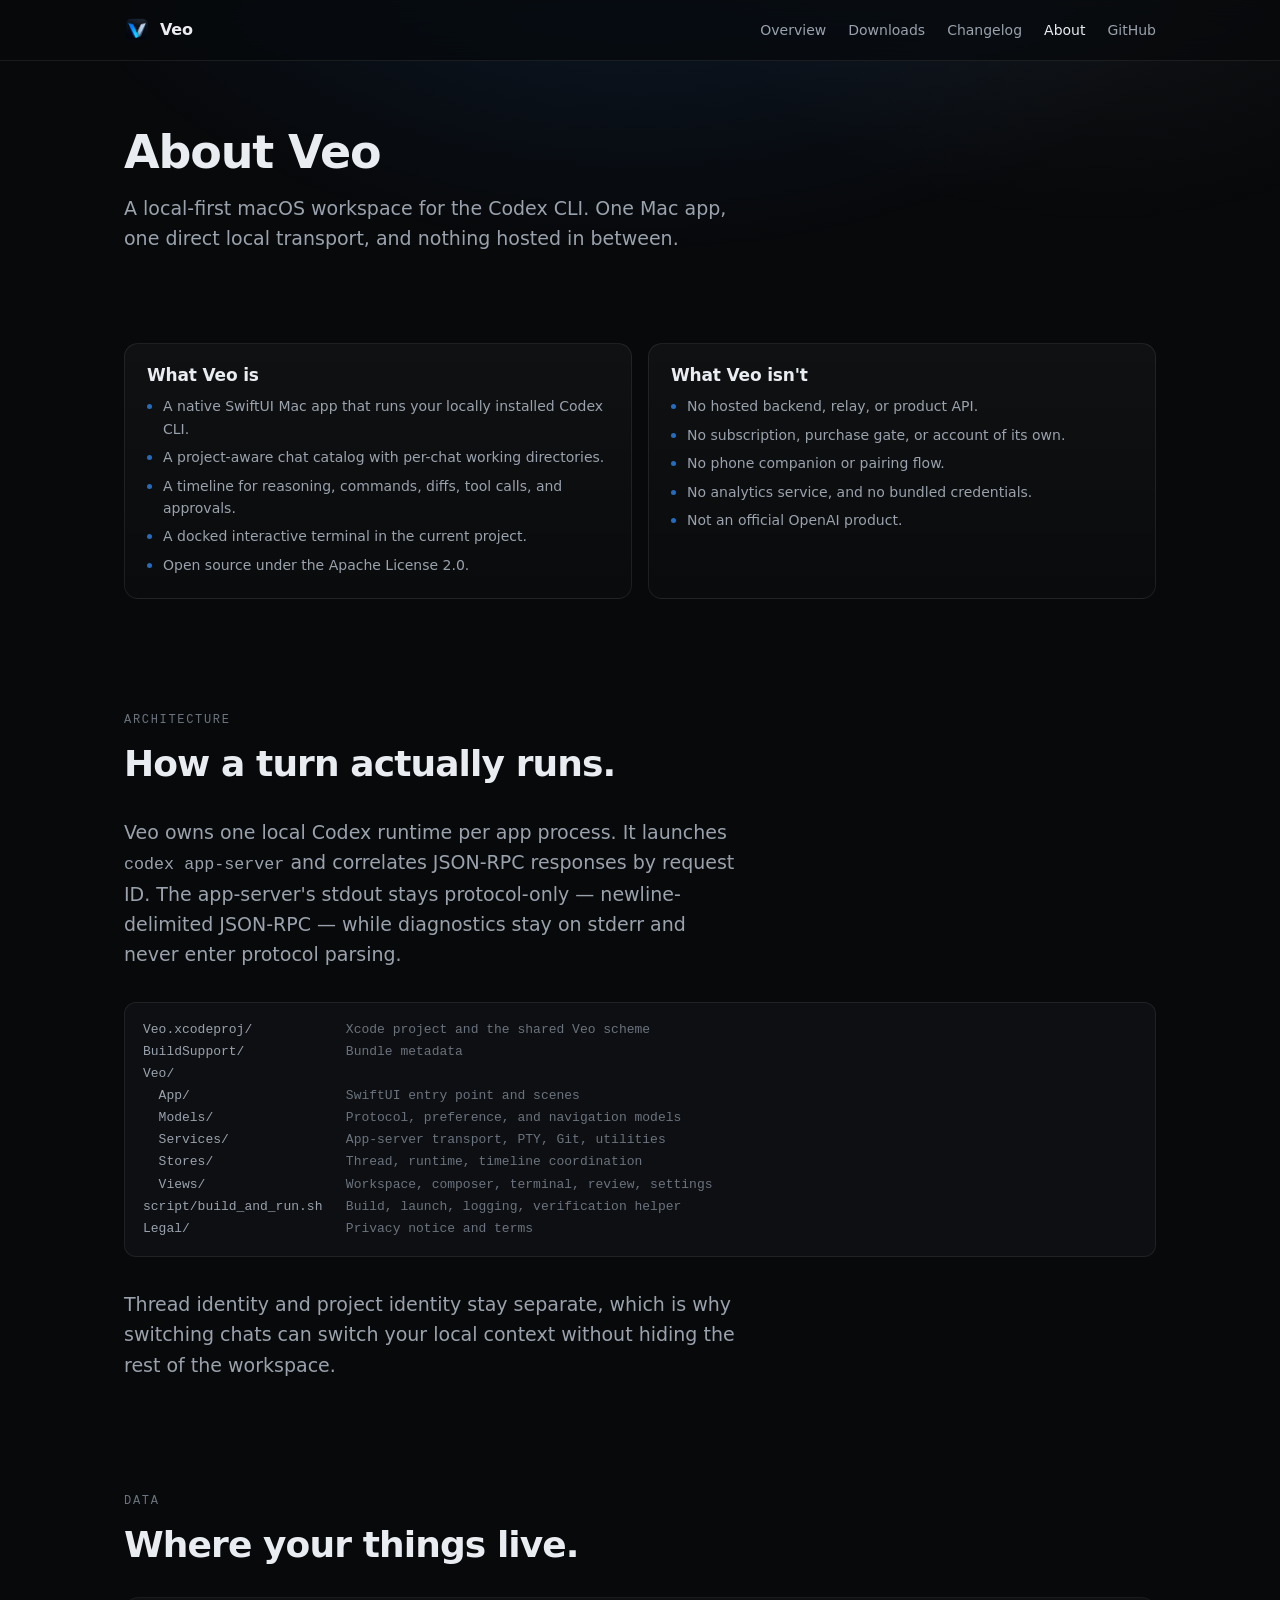
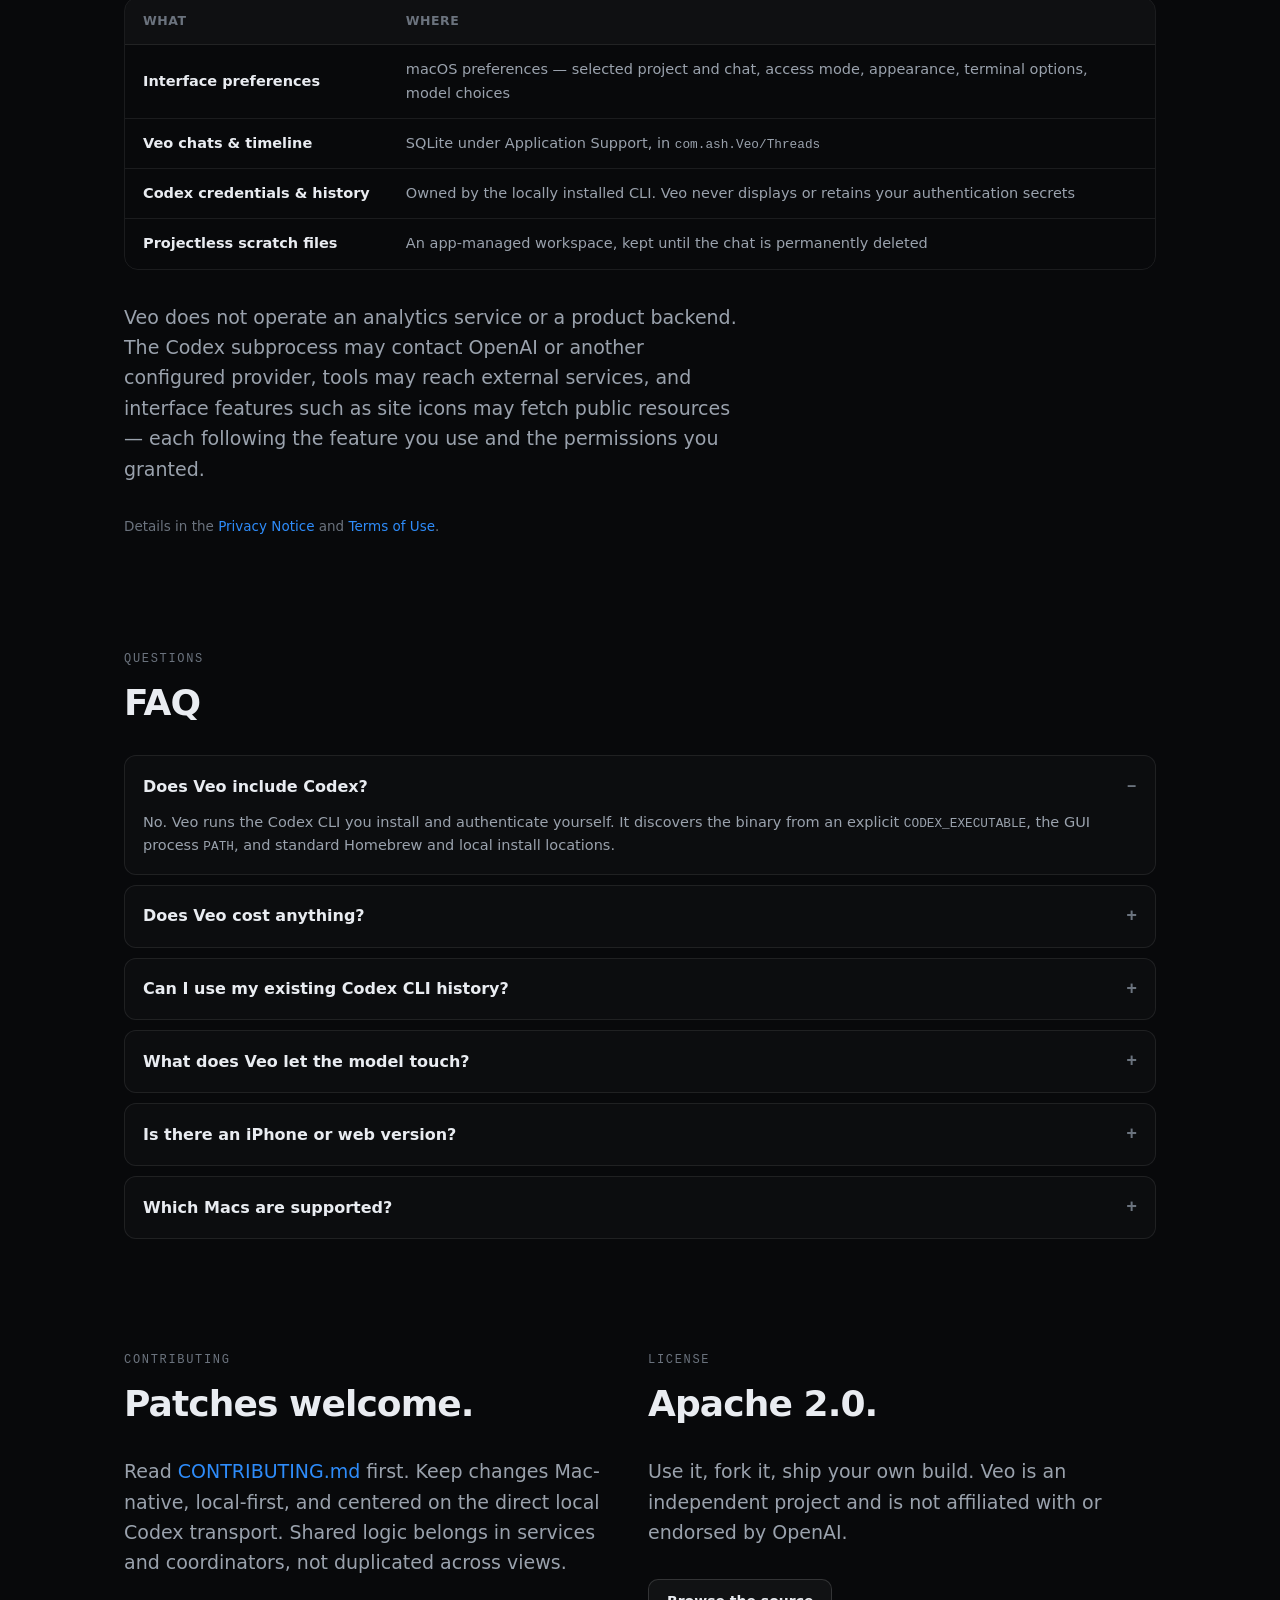
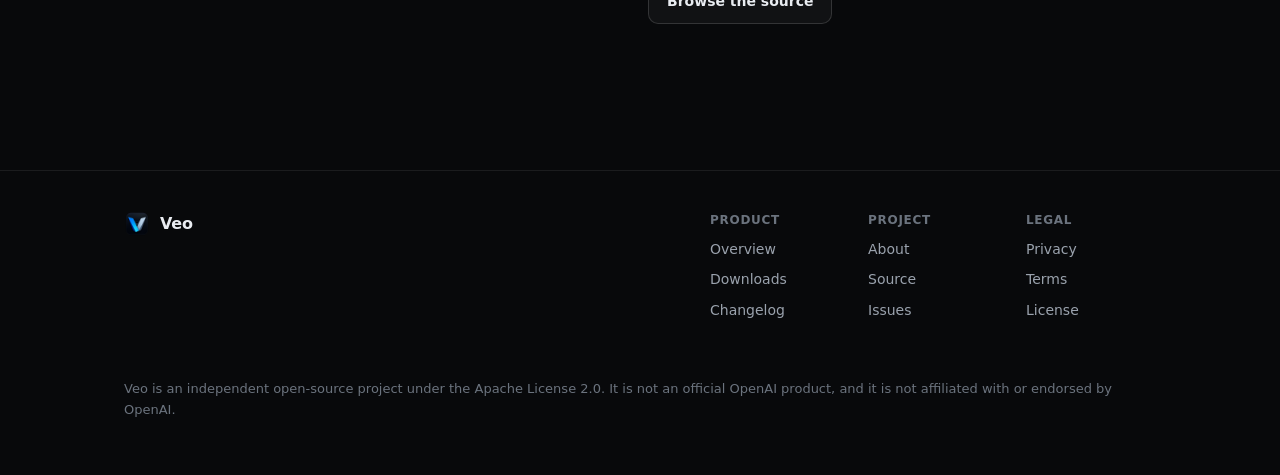
==== docs/about.html @ fbad9c55 "Add project site under docs/ A static, no-build site for GitHub Pages: overview with a real screensh" ====
<!DOCTYPE html>
<html lang="en">
<head>
<meta charset="utf-8">
<meta name="viewport" content="width=device-width, initial-scale=1">
<title>About — Veo</title>
<meta name="description" content="How Veo works: the local Codex transport, what it stores, what it sends over the network, and how to contribute.">
<meta name="color-scheme" content="dark">
<link rel="icon" href="assets/favicon.png">
<link rel="stylesheet" href="styles.css">
</head>
<body>

<header class="nav">
  <div class="wrap nav-inner">
    <a class="brand" href="index.html"><img src="assets/veo-icon.png" alt=""> Veo</a>
    <nav class="nav-links">
      <a href="index.html">Overview</a>
      <a href="downloads.html">Downloads</a>
      <a href="changelog.html">Changelog</a>
      <a href="about.html" class="active">About</a>
      <a class="hide-sm" href="https://github.com/itsasheruwu/Veo">GitHub</a>
    </nav>
  </div>
</header>

<main>

<section class="page-head">
  <div class="wrap">
    <h1>About Veo</h1>
    <p class="lede">A local-first macOS workspace for the Codex CLI. One Mac app, one direct local transport, and nothing hosted in between.</p>
  </div>
</section>

<section class="section-tight">
  <div class="wrap grid grid-2">
    <div class="card">
      <h3>What Veo is</h3>
      <ul class="bullets">
        <li>A native SwiftUI Mac app that runs your locally installed Codex CLI.</li>
        <li>A project-aware chat catalog with per-chat working directories.</li>
        <li>A timeline for reasoning, commands, diffs, tool calls, and approvals.</li>
        <li>A docked interactive terminal in the current project.</li>
        <li>Open source under the Apache License 2.0.</li>
      </ul>
    </div>
    <div class="card">
      <h3>What Veo isn't</h3>
      <ul class="bullets">
        <li>No hosted backend, relay, or product API.</li>
        <li>No subscription, purchase gate, or account of its own.</li>
        <li>No phone companion or pairing flow.</li>
        <li>No analytics service, and no bundled credentials.</li>
        <li>Not an official OpenAI product.</li>
      </ul>
    </div>
  </div>
</section>

<section class="section-tight">
  <div class="wrap">
    <div class="section-label">Architecture</div>
    <h2>How a turn actually runs.</h2>
    <p class="lede mt-32">Veo owns one local Codex runtime per app process. It launches <code>codex app-server</code> and correlates JSON-RPC responses by request ID. The app-server's stdout stays protocol-only — newline-delimited JSON-RPC — while diagnostics stay on stderr and never enter protocol parsing.</p>
    <pre class="pre mt-32">Veo.xcodeproj/            <span class="c">Xcode project and the shared Veo scheme</span>
BuildSupport/             <span class="c">Bundle metadata</span>
Veo/
  App/                    <span class="c">SwiftUI entry point and scenes</span>
  Models/                 <span class="c">Protocol, preference, and navigation models</span>
  Services/               <span class="c">App-server transport, PTY, Git, utilities</span>
  Stores/                 <span class="c">Thread, runtime, timeline coordination</span>
  Views/                  <span class="c">Workspace, composer, terminal, review, settings</span>
script/build_and_run.sh   <span class="c">Build, launch, logging, verification helper</span>
Legal/                    <span class="c">Privacy notice and terms</span></pre>
    <p class="lede mt-32">Thread identity and project identity stay separate, which is why switching chats can switch your local context without hiding the rest of the workspace.</p>
  </div>
</section>

<section class="section-tight">
  <div class="wrap">
    <div class="section-label">Data</div>
    <h2>Where your things live.</h2>
    <table class="table mt-32">
      <thead><tr><th>What</th><th>Where</th></tr></thead>
      <tbody>
        <tr><td>Interface preferences</td><td>macOS preferences — selected project and chat, access mode, appearance, terminal options, model choices</td></tr>
        <tr><td>Veo chats &amp; timeline</td><td>SQLite under Application Support, in <code>com.ash.Veo/Threads</code></td></tr>
        <tr><td>Codex credentials &amp; history</td><td>Owned by the locally installed CLI. Veo never displays or retains your authentication secrets</td></tr>
        <tr><td>Projectless scratch files</td><td>An app-managed workspace, kept until the chat is permanently deleted</td></tr>
      </tbody>
    </table>
    <p class="lede mt-32">Veo does not operate an analytics service or a product backend. The Codex subprocess may contact OpenAI or another configured provider, tools may reach external services, and interface features such as site icons may fetch public resources — each following the feature you use and the permissions you granted.</p>
    <p class="faint mt-32">Details in the <a href="https://github.com/itsasheruwu/Veo/blob/main/Legal/PRIVACY_POLICY.md" style="color:var(--accent)">Privacy Notice</a> and <a href="https://github.com/itsasheruwu/Veo/blob/main/Legal/TERMS_OF_USE.md" style="color:var(--accent)">Terms of Use</a>.</p>
  </div>
</section>

<section class="section-tight">
  <div class="wrap">
    <div class="section-label">Questions</div>
    <h2>FAQ</h2>
    <div class="mt-32">
      <details open>
        <summary>Does Veo include Codex?</summary>
        <p>No. Veo runs the Codex CLI you install and authenticate yourself. It discovers the binary from an explicit <code>CODEX_EXECUTABLE</code>, the GUI process <code>PATH</code>, and standard Homebrew and local install locations.</p>
      </details>
      <details>
        <summary>Does Veo cost anything?</summary>
        <p>No. Veo is free and open source, with no subscription or purchase gate. Whatever your Codex account and model provider charge is between you and them.</p>
      </details>
      <details>
        <summary>Can I use my existing Codex CLI history?</summary>
        <p>Yes. Veo owns its own chat catalog, but existing Codex CLI history can appear in a separate sidebar section when you enable it in Settings. It's off by default. With sidebar organization set to project, those threads group under project headers just like Veo's own.</p>
      </details>
      <details>
        <summary>What does Veo let the model touch?</summary>
        <p>Read only, Workspace, or Full access — chosen explicitly, and never silently broadened. Approvals and permission prompts are answered inline in the timeline, and agent CLI commands in the docked terminal are gated separately from ordinary shell commands.</p>
      </details>
      <details>
        <summary>Is there an iPhone or web version?</summary>
        <p>No, and there won't be. Veo is deliberately one Mac app with one direct local transport — no mobile companion, relay, or pairing flow.</p>
      </details>
      <details>
        <summary>Which Macs are supported?</summary>
        <p>macOS 14 or later, on Apple silicon or Intel. Releases ship as a universal binary.</p>
      </details>
    </div>
  </div>
</section>

<section class="section-tight">
  <div class="wrap grid grid-2">
    <div>
      <div class="section-label">Contributing</div>
      <h2>Patches welcome.</h2>
      <p class="lede mt-32">Read <a href="https://github.com/itsasheruwu/Veo/blob/main/CONTRIBUTING.md" style="color:var(--accent)">CONTRIBUTING.md</a> first. Keep changes Mac-native, local-first, and centered on the direct local Codex transport. Shared logic belongs in services and coordinators, not duplicated across views.</p>
    </div>
    <div>
      <div class="section-label">License</div>
      <h2>Apache 2.0.</h2>
      <p class="lede mt-32">Use it, fork it, ship your own build. Veo is an independent project and is not affiliated with or endorsed by OpenAI.</p>
      <div class="hero-actions" style="justify-content:flex-start;margin-bottom:0">
        <a class="btn btn-ghost" href="https://github.com/itsasheruwu/Veo">Browse the source</a>
      </div>
    </div>
  </div>
</section>

</main>

<footer class="footer">
  <div class="wrap footer-inner">
    <a class="brand" href="index.html"><img src="assets/veo-icon.png" alt=""> Veo</a>
    <nav>
      <b>Product</b>
      <a href="index.html">Overview</a>
      <a href="downloads.html">Downloads</a>
      <a href="changelog.html">Changelog</a>
    </nav>
    <nav>
      <b>Project</b>
      <a href="about.html">About</a>
      <a href="https://github.com/itsasheruwu/Veo">Source</a>
      <a href="https://github.com/itsasheruwu/Veo/issues">Issues</a>
    </nav>
    <nav>
      <b>Legal</b>
      <a href="https://github.com/itsasheruwu/Veo/blob/main/Legal/PRIVACY_POLICY.md">Privacy</a>
      <a href="https://github.com/itsasheruwu/Veo/blob/main/Legal/TERMS_OF_USE.md">Terms</a>
      <a href="https://github.com/itsasheruwu/Veo/blob/main/LICENSE">License</a>
    </nav>
    <p class="fine">Veo is an independent open-source project under the Apache License 2.0. It is not an official OpenAI product, and it is not affiliated with or endorsed by OpenAI.</p>
  </div>
</footer>

</body>
</html>
---- docs/styles.css ----
/* Veo — site styles */

:root {
  --bg: #08090b;
  --bg-2: #0d0f12;
  --surface: #131519;
  --surface-2: #191c21;
  --line: rgba(255, 255, 255, 0.08);
  --line-strong: rgba(255, 255, 255, 0.14);
  --text: #e9ecf1;
  --muted: #9aa2ad;
  --faint: #6b737e;
  --accent: #2e8cfa;
  --accent-soft: rgba(46, 140, 250, 0.14);
  --steel: #b9c2cf;
  --radius: 14px;
  --radius-lg: 20px;
  --maxw: 1080px;
  --sans: -apple-system, BlinkMacSystemFont, "SF Pro Text", "Helvetica Neue", Inter, system-ui, sans-serif;
  --mono: ui-monospace, "SF Mono", SFMono-Regular, "JetBrains Mono", Menlo, monospace;
}

* { box-sizing: border-box; }

html { scroll-behavior: smooth; }

body {
  margin: 0;
  background: var(--bg);
  color: var(--text);
  font-family: var(--sans);
  font-size: 16px;
  line-height: 1.6;
  -webkit-font-smoothing: antialiased;
  text-rendering: optimizeLegibility;
}

/* Ambient light behind the page top */
body::before {
  content: "";
  position: fixed;
  inset: -20% -10% auto -10%;
  height: 620px;
  background:
    radial-gradient(60% 100% at 50% 0%, rgba(46, 140, 250, 0.16), transparent 70%),
    radial-gradient(40% 80% at 80% 10%, rgba(185, 194, 207, 0.07), transparent 70%);
  pointer-events: none;
  z-index: 0;
}

a { color: inherit; text-decoration: none; }

img { max-width: 100%; display: block; }

.wrap {
  position: relative;
  z-index: 1;
  width: 100%;
  max-width: var(--maxw);
  margin: 0 auto;
  padding: 0 24px;
}

/* ---------- Nav ---------- */

.nav {
  position: sticky;
  top: 0;
  z-index: 50;
  backdrop-filter: saturate(160%) blur(18px);
  -webkit-backdrop-filter: saturate(160%) blur(18px);
  background: rgba(8, 9, 11, 0.72);
  border-bottom: 1px solid var(--line);
}

.nav-inner {
  display: flex;
  align-items: center;
  gap: 28px;
  height: 60px;
}

.brand {
  display: flex;
  align-items: center;
  gap: 10px;
  font-weight: 600;
  letter-spacing: -0.01em;
  margin-right: auto;
}

.brand img { width: 26px; height: 26px; border-radius: 7px; }

.nav-links { display: flex; align-items: center; gap: 22px; }

.nav-links a {
  font-size: 14px;
  color: var(--muted);
  transition: color 0.15s ease;
}

.nav-links a:hover { color: var(--text); }
.nav-links a.active { color: var(--text); }

/* ---------- Buttons ---------- */

.btn {
  display: inline-flex;
  align-items: center;
  gap: 8px;
  padding: 10px 18px;
  border-radius: 10px;
  font-size: 14px;
  font-weight: 550;
  border: 1px solid transparent;
  transition: transform 0.12s ease, background 0.15s ease, border-color 0.15s ease;
  white-space: nowrap;
}

.btn:active { transform: translateY(1px); }

.btn-primary {
  background: linear-gradient(180deg, #3f97fb, var(--accent));
  color: #fff;
  box-shadow: 0 1px 0 rgba(255, 255, 255, 0.24) inset, 0 6px 20px rgba(46, 140, 250, 0.28);
}

.btn-primary:hover { background: linear-gradient(180deg, #58a5fc, #3b93fb); }

.btn-ghost {
  background: rgba(255, 255, 255, 0.04);
  border-color: var(--line-strong);
  color: var(--text);
}

.btn-ghost:hover { background: rgba(255, 255, 255, 0.08); }

.btn-lg { padding: 13px 24px; font-size: 15px; border-radius: 12px; }

/* ---------- Type ---------- */

h1, h2, h3 { letter-spacing: -0.025em; line-height: 1.12; margin: 0; font-weight: 620; }

h1 { font-size: clamp(38px, 6vw, 62px); }
h2 { font-size: clamp(26px, 3.4vw, 36px); }
h3 { font-size: 17px; letter-spacing: -0.01em; }

p { margin: 0; }

.lede { font-size: clamp(16px, 2vw, 19px); color: var(--muted); max-width: 620px; }

.eyebrow {
  display: inline-flex;
  align-items: center;
  gap: 8px;
  padding: 5px 12px 5px 8px;
  border: 1px solid var(--line-strong);
  border-radius: 999px;
  background: rgba(255, 255, 255, 0.03);
  font-size: 13px;
  color: var(--muted);
}

.eyebrow b { color: var(--text); font-weight: 550; }

.tag {
  font-size: 11px;
  font-family: var(--mono);
  letter-spacing: 0.06em;
  text-transform: uppercase;
  color: var(--accent);
  background: var(--accent-soft);
  border-radius: 6px;
  padding: 3px 7px;
}

.section-label {
  font-family: var(--mono);
  font-size: 12px;
  letter-spacing: 0.14em;
  text-transform: uppercase;
  color: var(--faint);
  margin-bottom: 14px;
}

code, kbd { font-family: var(--mono); font-size: 0.88em; }

kbd {
  background: var(--surface-2);
  border: 1px solid var(--line-strong);
  border-bottom-width: 2px;
  border-radius: 6px;
  padding: 2px 7px;
  color: var(--text);
}

/* ---------- Sections ---------- */

section { padding: 88px 0; }
.section-tight { padding: 56px 0; }

.divider { height: 1px; background: var(--line); }

/* ---------- Hero ---------- */

.hero { padding: 84px 0 40px; text-align: center; }

.hero .eyebrow { margin-bottom: 26px; }
.hero h1 { margin-bottom: 20px; }
.hero h1 .grad {
  background: linear-gradient(100deg, var(--accent) 10%, var(--steel) 90%);
  -webkit-background-clip: text;
  background-clip: text;
  color: transparent;
}
.hero .lede { margin: 0 auto; }

.hero-actions {
  display: flex;
  justify-content: center;
  gap: 12px;
  margin: 32px 0 14px;
  flex-wrap: wrap;
}

.hero-meta { font-size: 13px; color: var(--faint); }
.hero-meta span { white-space: nowrap; }

/* ---------- App screenshot ---------- */

.mock-stage { padding: 8px 0 90px; }

.shot { margin: 0; }

.shot img {
  width: 100%;
  height: auto;
  border: 1px solid var(--line-strong);
  border-radius: var(--radius-lg);
  background: #0e1013;
  box-shadow: 0 40px 90px -30px rgba(0, 0, 0, 0.9), 0 0 0 1px rgba(255, 255, 255, 0.03);
}

.shot figcaption {
  margin-top: 14px;
  text-align: center;
  font-size: 13px;
  color: var(--faint);
}

/* ---------- Feature grid ---------- */

.grid { display: grid; gap: 16px; }
.grid-3 { grid-template-columns: repeat(3, 1fr); }
.grid-2 { grid-template-columns: repeat(2, 1fr); }

.card {
  border: 1px solid var(--line);
  border-radius: var(--radius);
  background: linear-gradient(180deg, rgba(255, 255, 255, 0.035), rgba(255, 255, 255, 0.012));
  padding: 22px;
  transition: border-color 0.18s ease, transform 0.18s ease;
}

.card:hover { border-color: var(--line-strong); }

.card h3 { margin-bottom: 8px; }
.card p { color: var(--muted); font-size: 14.5px; }

.card .ico {
  width: 32px;
  height: 32px;
  border-radius: 9px;
  display: grid;
  place-items: center;
  background: var(--accent-soft);
  color: var(--accent);
  margin-bottom: 14px;
}

.bullets { margin: 10px 0 0; padding: 0; list-style: none; color: var(--muted); font-size: 14px; }
.bullets li { padding-left: 16px; position: relative; margin-top: 6px; }
.bullets li::before {
  content: "";
  position: absolute;
  left: 0;
  top: 9px;
  width: 5px;
  height: 5px;
  border-radius: 50%;
  background: var(--accent);
  opacity: 0.75;
}

/* ---------- Architecture ---------- */

.arch {
  border: 1px solid var(--line);
  border-radius: var(--radius);
  background: var(--bg-2);
  padding: 26px;
  font-family: var(--mono);
  font-size: 13px;
  color: var(--muted);
  display: grid;
  gap: 12px;
  justify-items: center;
  text-align: center;
}

.arch .box {
  border: 1px solid var(--line-strong);
  border-radius: 10px;
  padding: 12px 20px;
  background: rgba(255, 255, 255, 0.03);
  color: var(--text);
  max-width: 100%;
}

.arch .box.hi { border-color: rgba(46, 140, 250, 0.4); background: var(--accent-soft); }
.arch .link { color: var(--faint); font-size: 11.5px; }
.arch .link::before { content: "│\A▼"; white-space: pre; display: block; line-height: 1.2; }

/* ---------- Table ---------- */

.table {
  width: 100%;
  border-collapse: separate;
  border-spacing: 0;
  border: 1px solid var(--line);
  border-radius: var(--radius);
  overflow: hidden;
  font-size: 14.5px;
}

.table th, .table td { padding: 13px 18px; text-align: left; border-bottom: 1px solid var(--line); }
.table thead th { background: rgba(255, 255, 255, 0.03); color: var(--faint); font-weight: 550; font-size: 12.5px; letter-spacing: 0.04em; text-transform: uppercase; }
.table tbody tr:last-child td { border-bottom: none; }
.table td:first-child { color: var(--text); font-weight: 550; white-space: nowrap; }
.table td { color: var(--muted); }

/* ---------- Shortcuts ---------- */

.keys { display: grid; grid-template-columns: repeat(3, 1fr); gap: 10px 24px; }
.key-row { display: flex; align-items: center; gap: 12px; font-size: 14px; color: var(--muted); padding: 8px 0; border-bottom: 1px solid var(--line); }
.key-row kbd { flex: none; min-width: 46px; text-align: center; }

/* ---------- Download cards ---------- */

.dl-hero {
  border: 1px solid var(--line-strong);
  border-radius: var(--radius-lg);
  background: linear-gradient(180deg, rgba(46, 140, 250, 0.09), rgba(255, 255, 255, 0.015));
  padding: 30px;
  display: flex;
  align-items: center;
  gap: 26px;
  flex-wrap: wrap;
}

.dl-hero img { width: 88px; height: 88px; border-radius: 20px; flex: none; }
.dl-hero .meta { flex: 1; min-width: 240px; }
.dl-hero .actions { display: flex; gap: 10px; flex-wrap: wrap; }

.hash {
  font-family: var(--mono);
  font-size: 11px;
  color: var(--faint);
  word-break: break-all;
  line-height: 1.5;
}

.pre {
  background: var(--bg-2);
  border: 1px solid var(--line);
  border-radius: 12px;
  padding: 16px 18px;
  overflow-x: auto;
  font-family: var(--mono);
  font-size: 13px;
  color: var(--muted);
  margin: 0;
  line-height: 1.7;
}

.pre .c { color: var(--faint); }

.steps { counter-reset: s; list-style: none; padding: 0; margin: 0; display: grid; gap: 14px; }
.steps li { counter-increment: s; position: relative; padding-left: 42px; color: var(--muted); font-size: 15px; }
.steps li::before {
  content: counter(s);
  position: absolute;
  left: 0;
  top: -1px;
  width: 26px;
  height: 26px;
  border-radius: 50%;
  border: 1px solid var(--line-strong);
  display: grid;
  place-items: center;
  font-size: 12px;
  font-family: var(--mono);
  color: var(--text);
  background: rgba(255, 255, 255, 0.04);
}
.steps li b { color: var(--text); font-weight: 550; }

/* ---------- Changelog ---------- */

.release { display: grid; grid-template-columns: 190px 1fr; gap: 32px; padding: 40px 0; border-top: 1px solid var(--line); }
.release:first-of-type { border-top: none; padding-top: 8px; }

.release .side { position: sticky; top: 92px; align-self: start; }
.release .ver { font-size: 24px; font-weight: 620; letter-spacing: -0.02em; }
.release .date { color: var(--faint); font-size: 13.5px; margin-top: 2px; }
.release h3 { margin-bottom: 10px; }
.release p { color: var(--muted); font-size: 15px; }
.release .block + .block { margin-top: 22px; }

/* ---------- FAQ ---------- */

details {
  border: 1px solid var(--line);
  border-radius: 12px;
  padding: 16px 18px;
  background: rgba(255, 255, 255, 0.02);
}

details + details { margin-top: 10px; }
summary { cursor: pointer; font-weight: 550; list-style: none; display: flex; align-items: center; justify-content: space-between; gap: 12px; }
summary::-webkit-details-marker { display: none; }
summary::after { content: "+"; color: var(--faint); font-family: var(--mono); font-size: 18px; }
details[open] summary::after { content: "–"; }
details p { color: var(--muted); font-size: 14.5px; margin-top: 10px; }

/* ---------- Page header ---------- */

.page-head { padding: 66px 0 34px; }
.page-head h1 { font-size: clamp(32px, 5vw, 46px); margin-bottom: 14px; }

/* ---------- CTA + footer ---------- */

.cta {
  border: 1px solid var(--line-strong);
  border-radius: var(--radius-lg);
  background: radial-gradient(90% 140% at 50% 0%, rgba(46, 140, 250, 0.16), rgba(255, 255, 255, 0.02));
  padding: 54px 30px;
  text-align: center;
}

.cta h2 { margin-bottom: 12px; }
.cta p { color: var(--muted); margin: 0 auto 26px; max-width: 460px; }

.footer { border-top: 1px solid var(--line); padding: 40px 0 56px; margin-top: 90px; }
.footer-inner { display: flex; gap: 28px; flex-wrap: wrap; align-items: flex-start; }
.footer .brand { margin-right: auto; }
.footer nav { display: grid; gap: 8px; font-size: 14px; min-width: 130px; }
.footer nav b { font-size: 12px; color: var(--faint); font-weight: 550; letter-spacing: 0.06em; text-transform: uppercase; }
.footer nav a { color: var(--muted); }
.footer nav a:hover { color: var(--text); }
.footer .fine { width: 100%; color: var(--faint); font-size: 13px; margin-top: 30px; }

.stack { display: grid; gap: 18px; }
.stack-sm { display: grid; gap: 10px; }
.mt-32 { margin-top: 32px; }
.mt-48 { margin-top: 48px; }
.muted { color: var(--muted); }
.faint { color: var(--faint); font-size: 13.5px; }

/* ---------- Responsive ---------- */

@media (max-width: 900px) {
  .grid-3, .keys { grid-template-columns: repeat(2, 1fr); }
  .release { grid-template-columns: 1fr; gap: 14px; padding: 30px 0; }
  .release .side { position: static; }
}

@media (max-width: 620px) {
  section { padding: 60px 0; }
  .grid-3, .grid-2, .keys { grid-template-columns: 1fr; }
  .nav-links { gap: 16px; }
  .nav-links .hide-sm { display: none; }
  .hero { padding: 56px 0 30px; }
  .dl-hero { padding: 22px; }
}
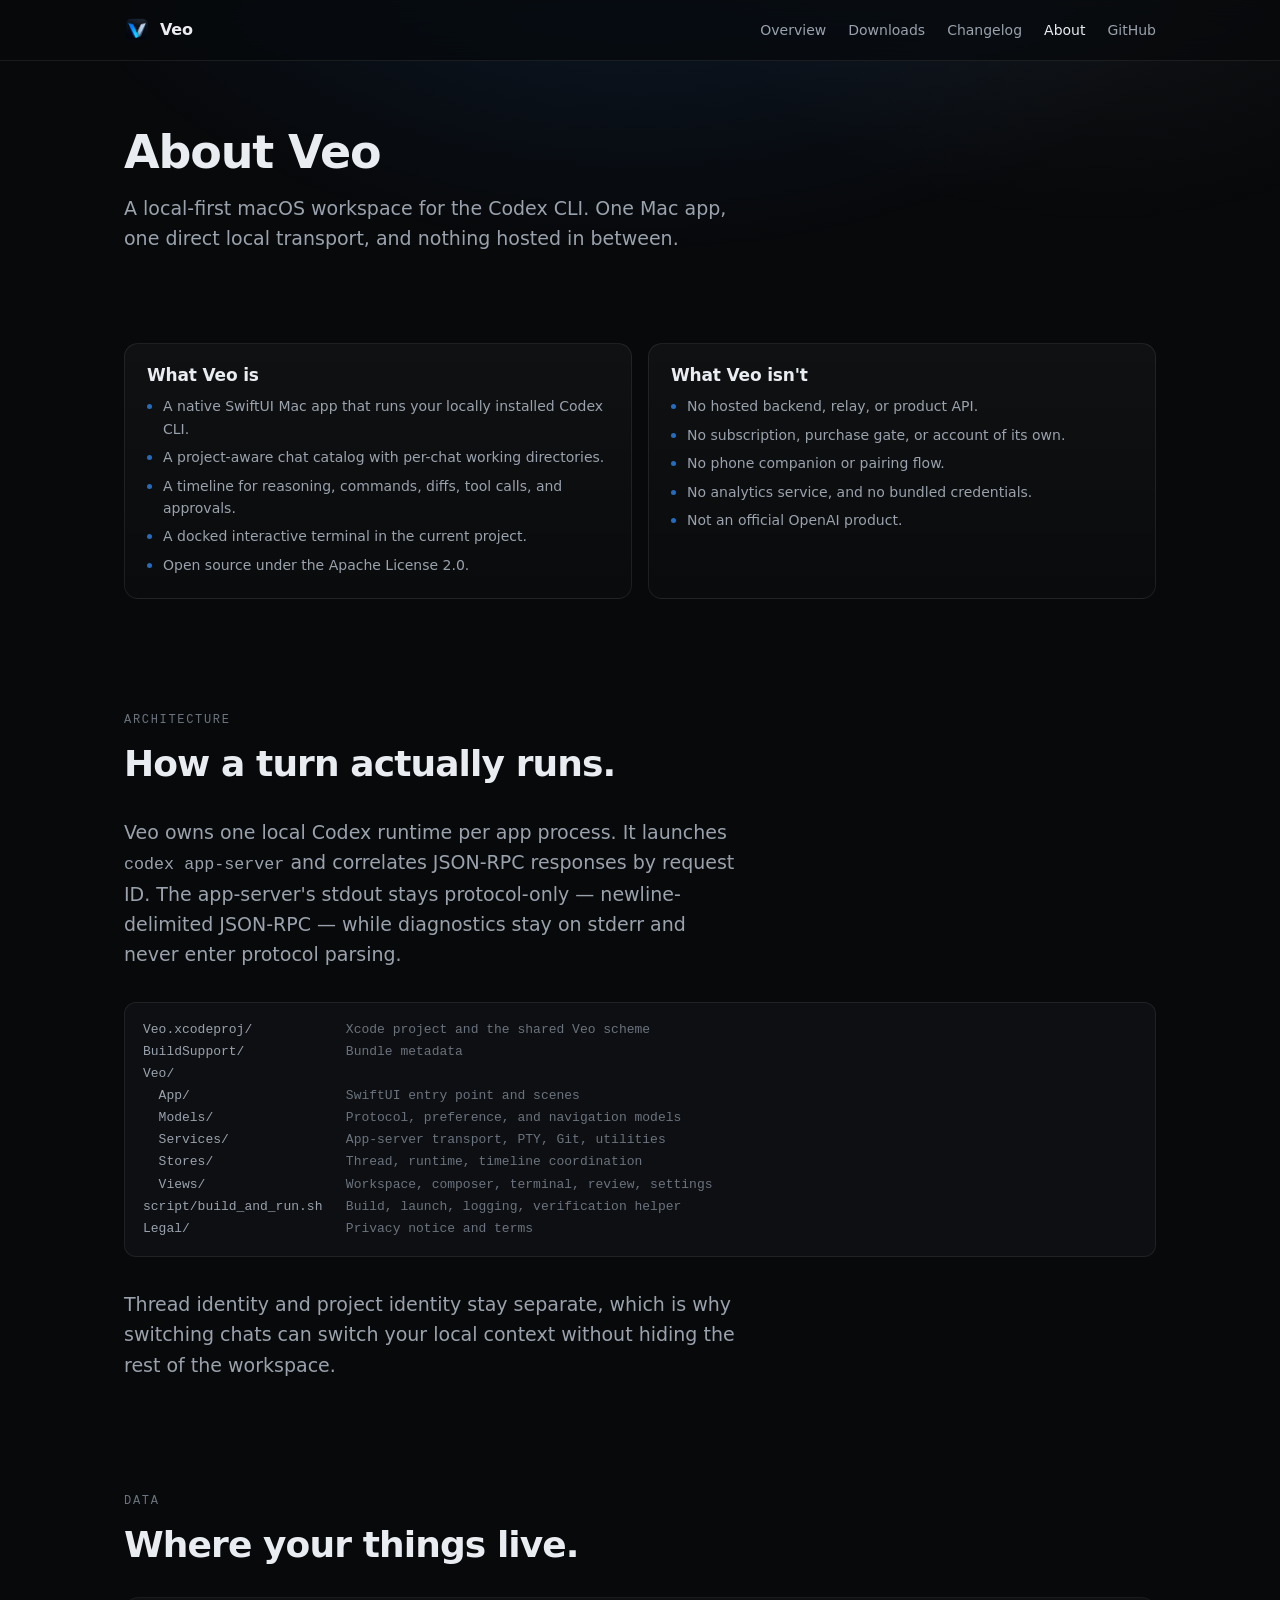
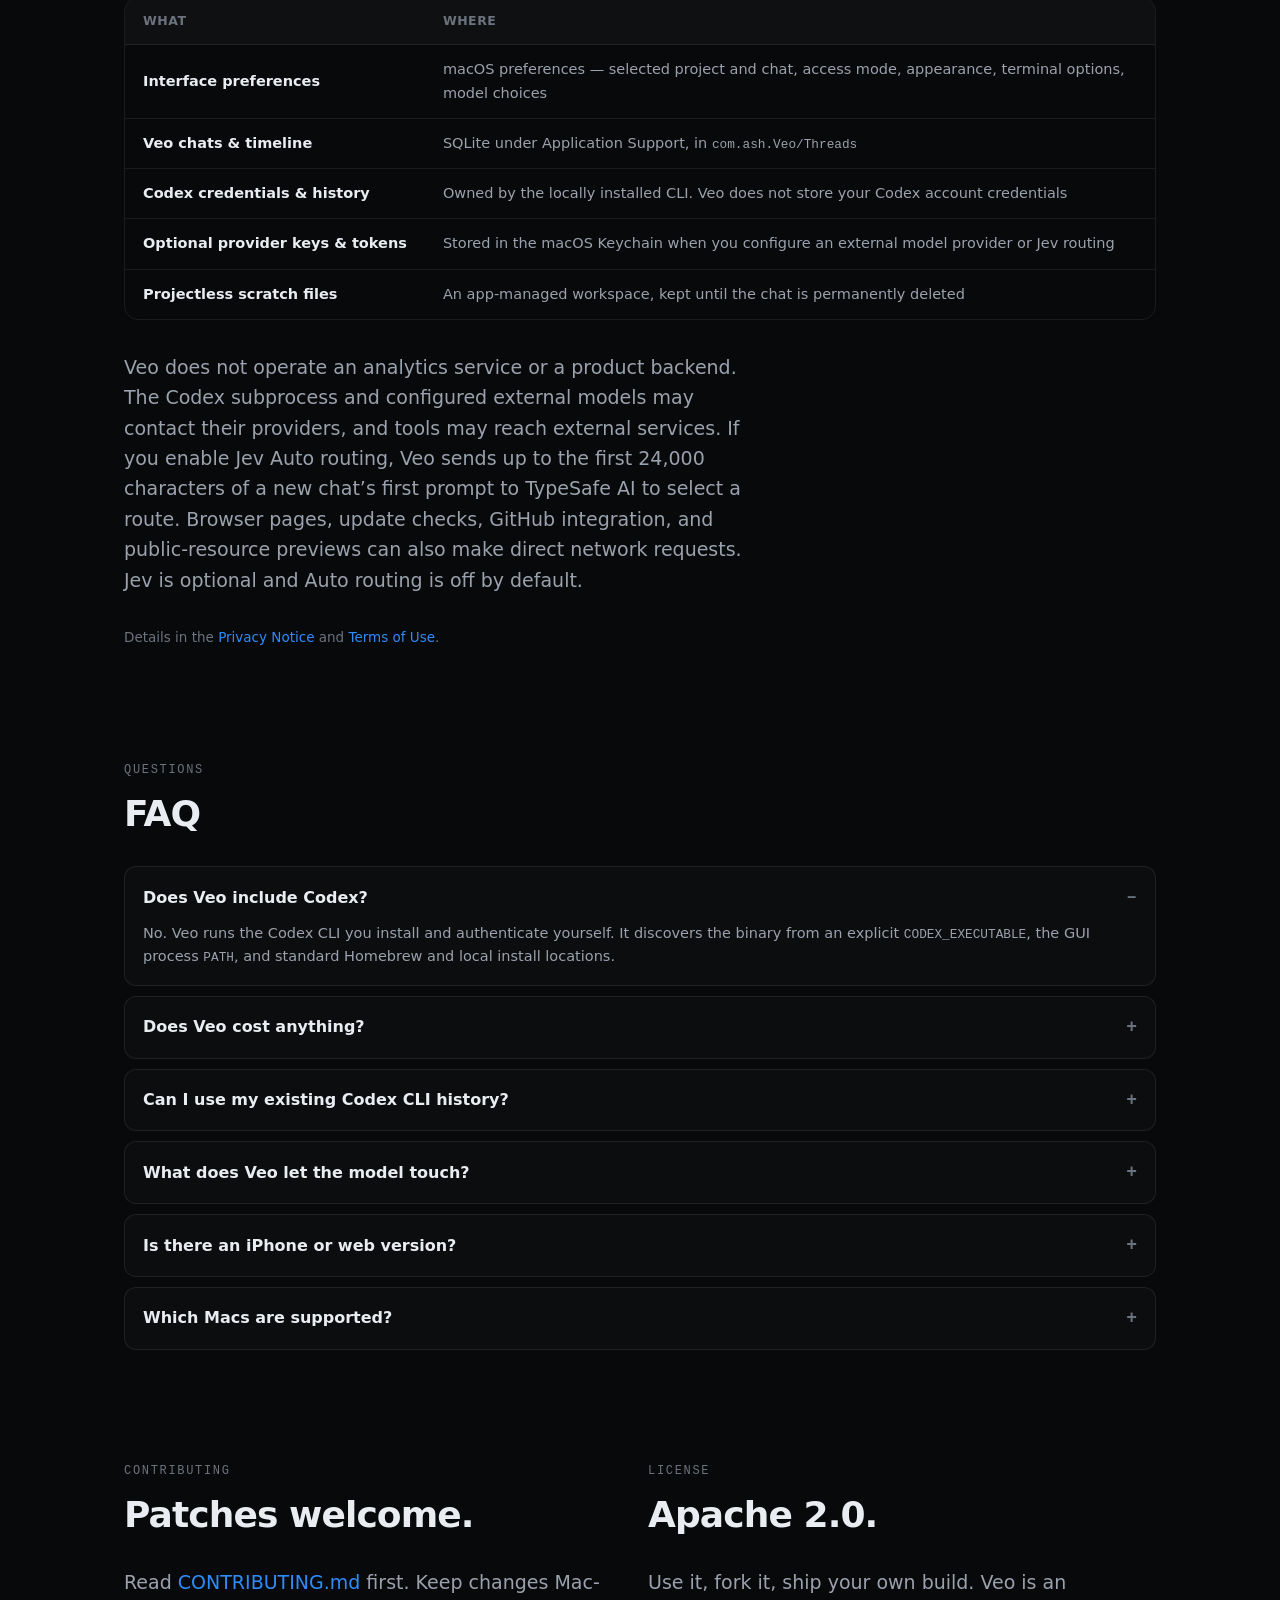
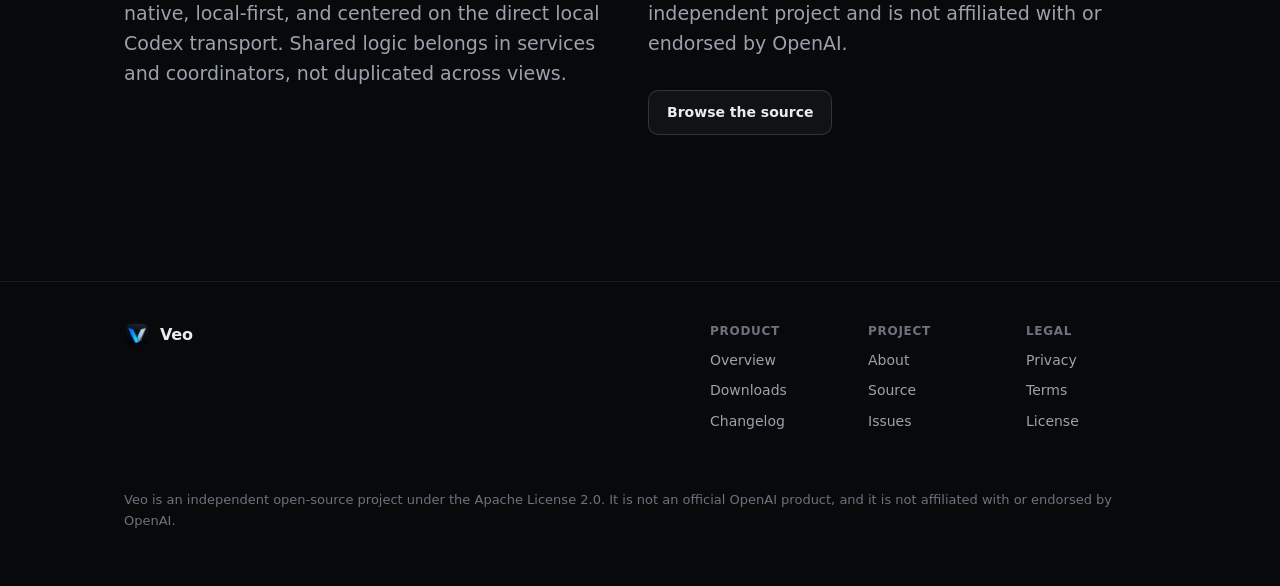
==== commit 95803480: "Release Veo 2.3 auto routing and context controls Co-Authored-By: Claude Code <noreply@anthropic.com" ====
--- a/docs/about.html
+++ b/docs/about.html
@@ -86,11 +86,12 @@
       <tbody>
         <tr><td>Interface preferences</td><td>macOS preferences — selected project and chat, access mode, appearance, terminal options, model choices</td></tr>
         <tr><td>Veo chats &amp; timeline</td><td>SQLite under Application Support, in <code>com.ash.Veo/Threads</code></td></tr>
-        <tr><td>Codex credentials &amp; history</td><td>Owned by the locally installed CLI. Veo never displays or retains your authentication secrets</td></tr>
+        <tr><td>Codex credentials &amp; history</td><td>Owned by the locally installed CLI. Veo does not store your Codex account credentials</td></tr>
+        <tr><td>Optional provider keys &amp; tokens</td><td>Stored in the macOS Keychain when you configure an external model provider or Jev routing</td></tr>
         <tr><td>Projectless scratch files</td><td>An app-managed workspace, kept until the chat is permanently deleted</td></tr>
       </tbody>
     </table>
-    <p class="lede mt-32">Veo does not operate an analytics service or a product backend. The Codex subprocess may contact OpenAI or another configured provider, tools may reach external services, and interface features such as site icons may fetch public resources — each following the feature you use and the permissions you granted.</p>
+    <p class="lede mt-32">Veo does not operate an analytics service or a product backend. The Codex subprocess and configured external models may contact their providers, and tools may reach external services. If you enable Jev Auto routing, Veo sends up to the first 24,000 characters of a new chat’s first prompt to TypeSafe AI to select a route. Browser pages, update checks, GitHub integration, and public-resource previews can also make direct network requests. Jev is optional and Auto routing is off by default.</p>
     <p class="faint mt-32">Details in the <a href="https://github.com/itsasheruwu/Veo/blob/main/Legal/PRIVACY_POLICY.md" style="color:var(--accent)">Privacy Notice</a> and <a href="https://github.com/itsasheruwu/Veo/blob/main/Legal/TERMS_OF_USE.md" style="color:var(--accent)">Terms of Use</a>.</p>
   </div>
 </section>
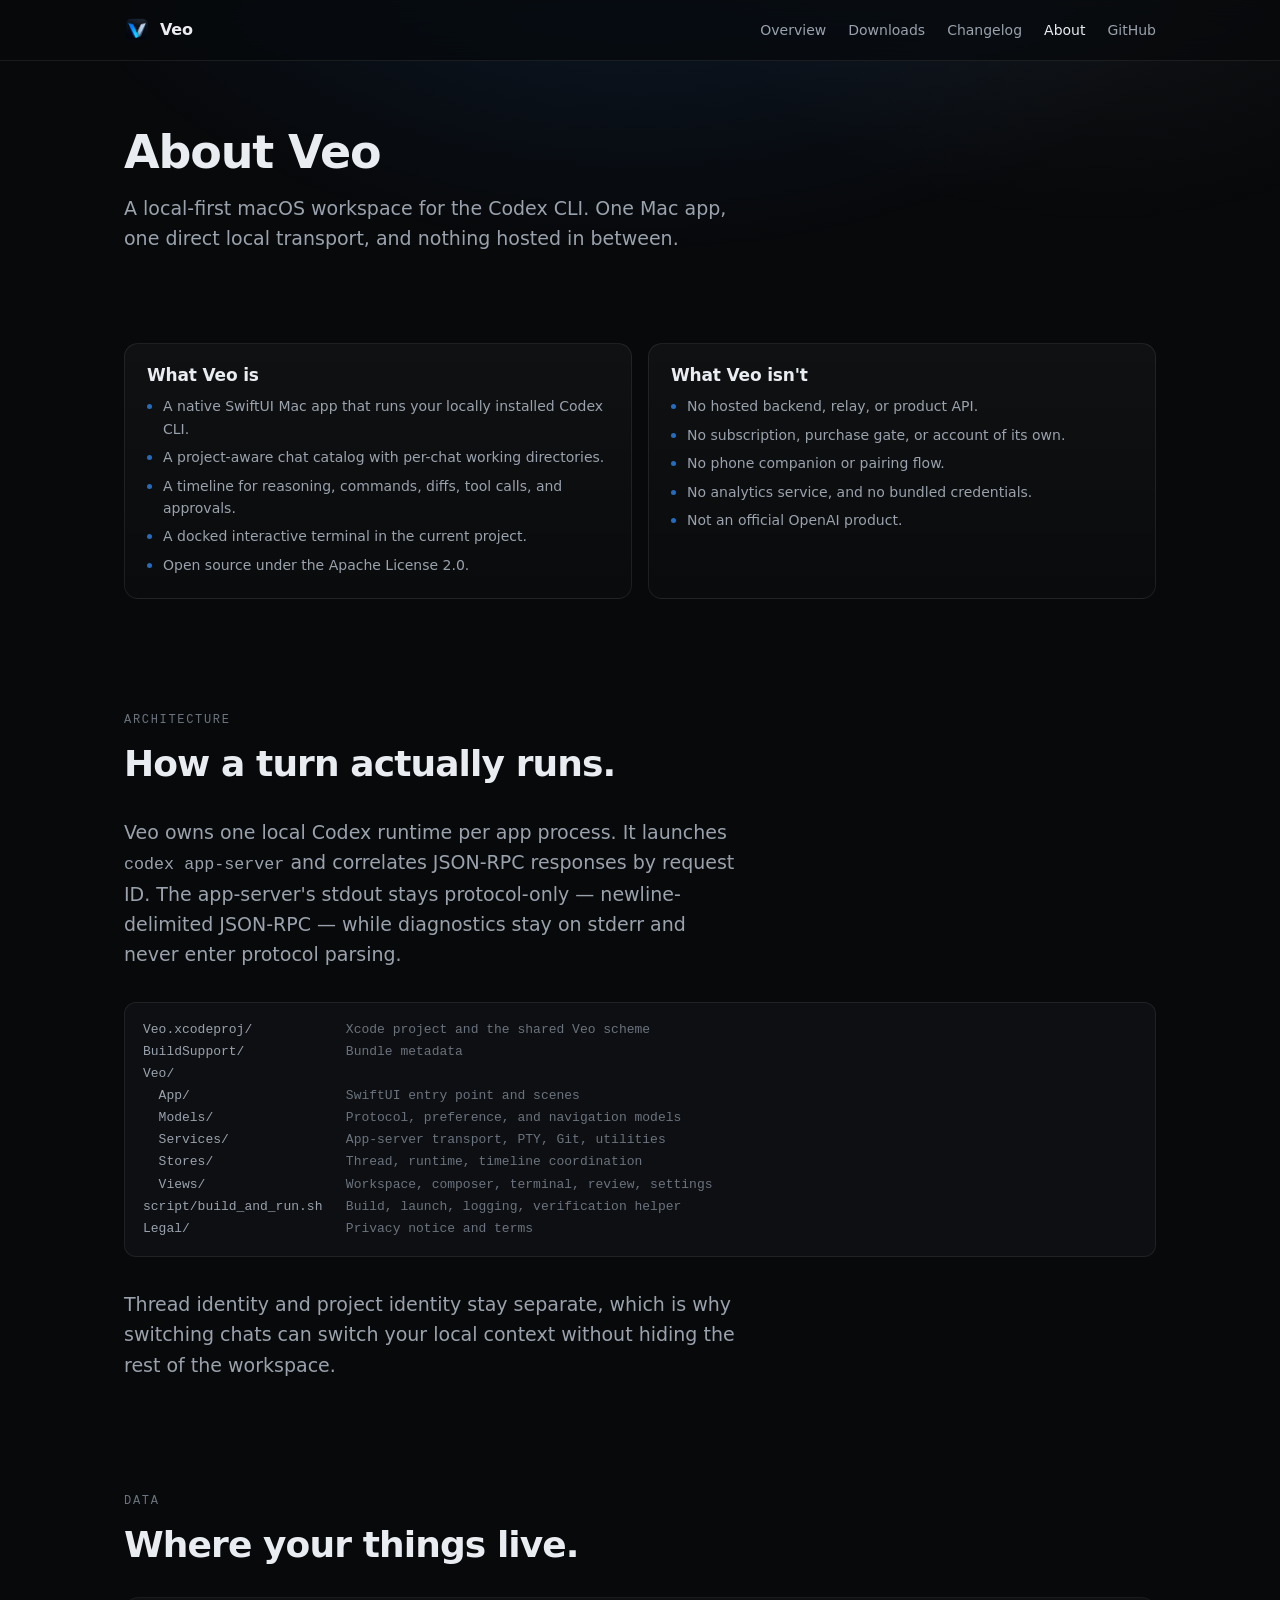
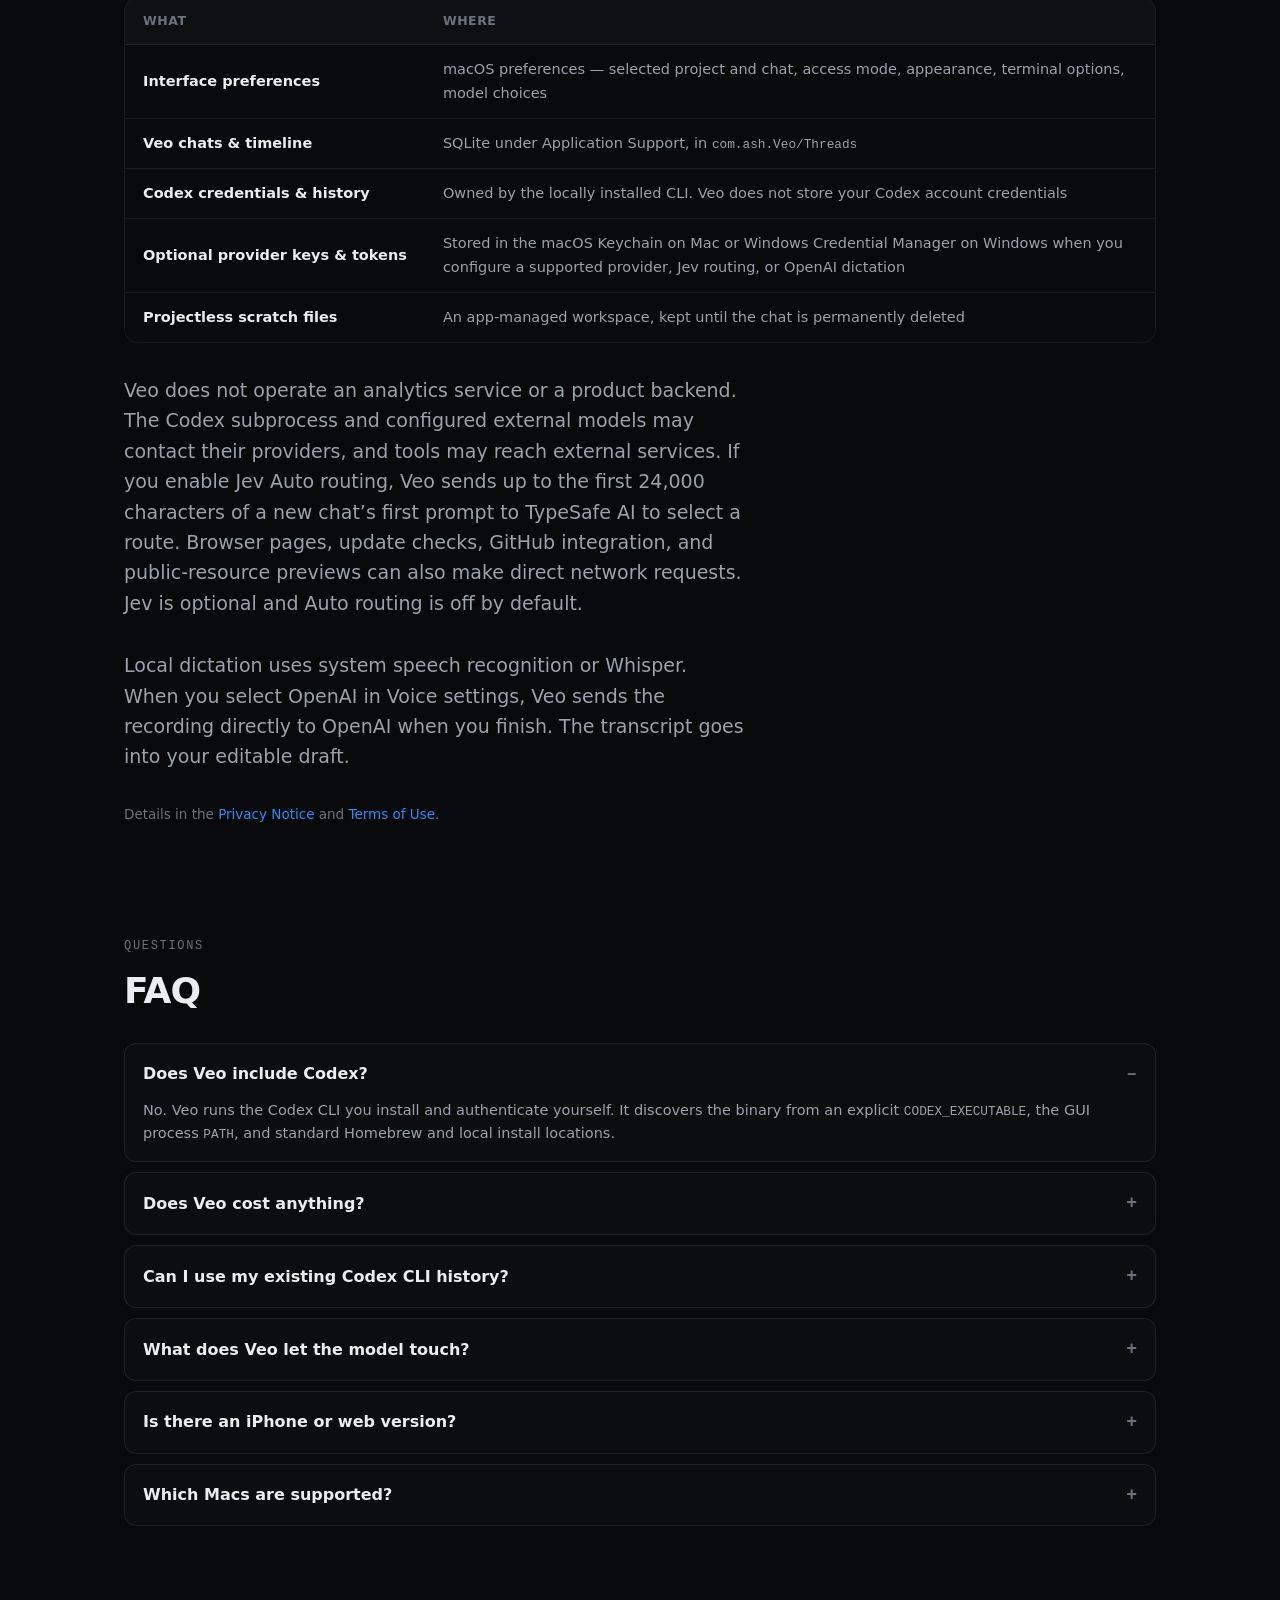
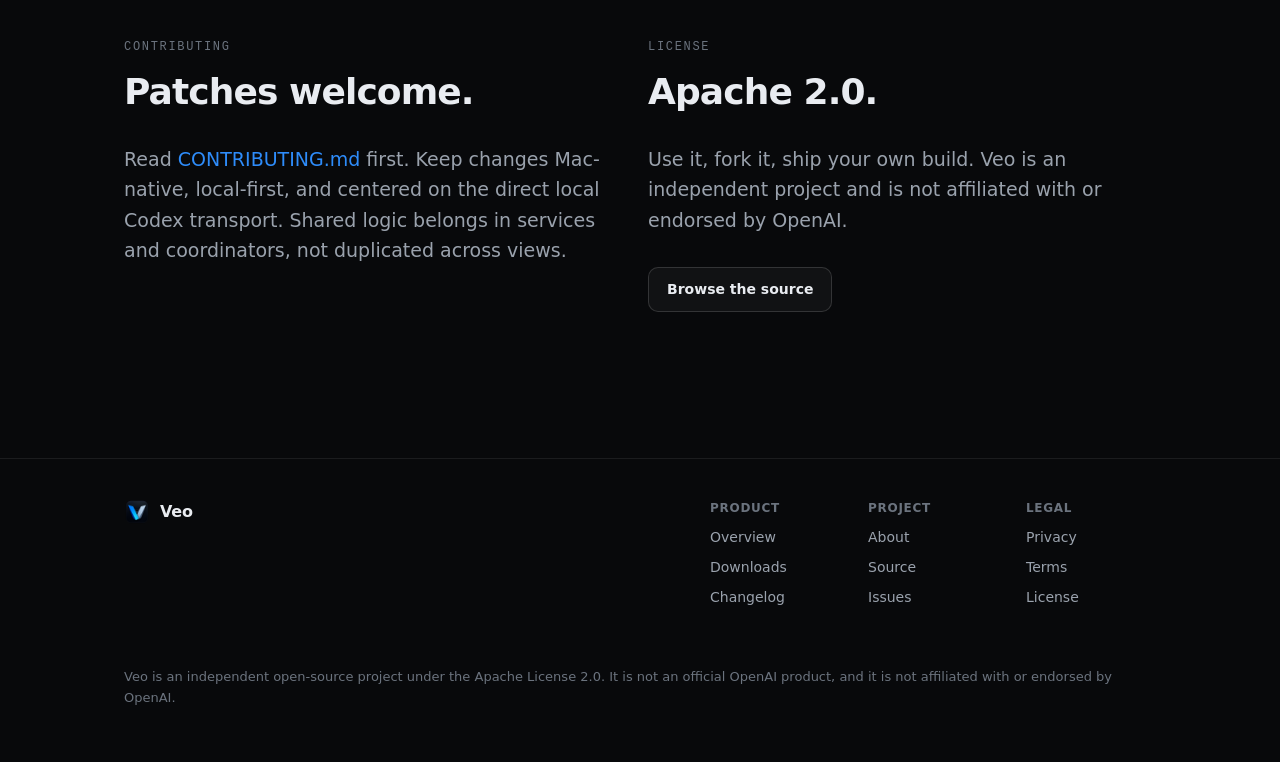
==== commit d6c86c9e: "Update the Veo site and downloads for 2.6.0" ====
--- a/docs/about.html
+++ b/docs/about.html
@@ -87,11 +87,12 @@
         <tr><td>Interface preferences</td><td>macOS preferences — selected project and chat, access mode, appearance, terminal options, model choices</td></tr>
         <tr><td>Veo chats &amp; timeline</td><td>SQLite under Application Support, in <code>com.ash.Veo/Threads</code></td></tr>
         <tr><td>Codex credentials &amp; history</td><td>Owned by the locally installed CLI. Veo does not store your Codex account credentials</td></tr>
-        <tr><td>Optional provider keys &amp; tokens</td><td>Stored in the macOS Keychain when you configure an external model provider or Jev routing</td></tr>
+        <tr><td>Optional provider keys &amp; tokens</td><td>Stored in the macOS Keychain on Mac or Windows Credential Manager on Windows when you configure a supported provider, Jev routing, or OpenAI dictation</td></tr>
         <tr><td>Projectless scratch files</td><td>An app-managed workspace, kept until the chat is permanently deleted</td></tr>
       </tbody>
     </table>
     <p class="lede mt-32">Veo does not operate an analytics service or a product backend. The Codex subprocess and configured external models may contact their providers, and tools may reach external services. If you enable Jev Auto routing, Veo sends up to the first 24,000 characters of a new chat’s first prompt to TypeSafe AI to select a route. Browser pages, update checks, GitHub integration, and public-resource previews can also make direct network requests. Jev is optional and Auto routing is off by default.</p>
+    <p class="lede mt-32">Local dictation uses system speech recognition or Whisper. When you select OpenAI in Voice settings, Veo sends the recording directly to OpenAI when you finish. The transcript goes into your editable draft.</p>
     <p class="faint mt-32">Details in the <a href="https://github.com/itsasheruwu/Veo/blob/main/Legal/PRIVACY_POLICY.md" style="color:var(--accent)">Privacy Notice</a> and <a href="https://github.com/itsasheruwu/Veo/blob/main/Legal/TERMS_OF_USE.md" style="color:var(--accent)">Terms of Use</a>.</p>
   </div>
 </section>
--- a/docs/styles.css
+++ b/docs/styles.css
@@ -360,7 +360,7 @@
 
 .dl-hero img { width: 88px; height: 88px; border-radius: 20px; flex: none; }
 .dl-hero .meta { flex: 1; min-width: 240px; }
-.dl-hero .actions { display: flex; gap: 10px; flex-wrap: wrap; }
+.download-actions { display: flex; gap: 10px; flex-wrap: wrap; }
 
 .hash {
   font-family: var(--mono);
@@ -477,9 +477,17 @@
 
 @media (max-width: 620px) {
   section { padding: 60px 0; }
-  .grid-3, .grid-2, .keys { grid-template-columns: 1fr; }
+  .grid-3, .grid-2, .keys { grid-template-columns: minmax(0, 1fr); }
   .nav-links { gap: 16px; }
   .nav-links .hide-sm { display: none; }
   .hero { padding: 56px 0 30px; }
   .dl-hero { padding: 22px; }
-}
+  .dl-hero .meta { min-width: min(240px, 100%); }
+  .download-table th, .download-table td { padding: 10px 8px; overflow-wrap: anywhere; }
+  .download-table td:first-child { white-space: normal; }
+}
+
+@media (max-width: 380px) {
+  .nav-inner { gap: 8px; padding-inline: 10px; }
+  .nav-links { gap: 6px; }
+}
